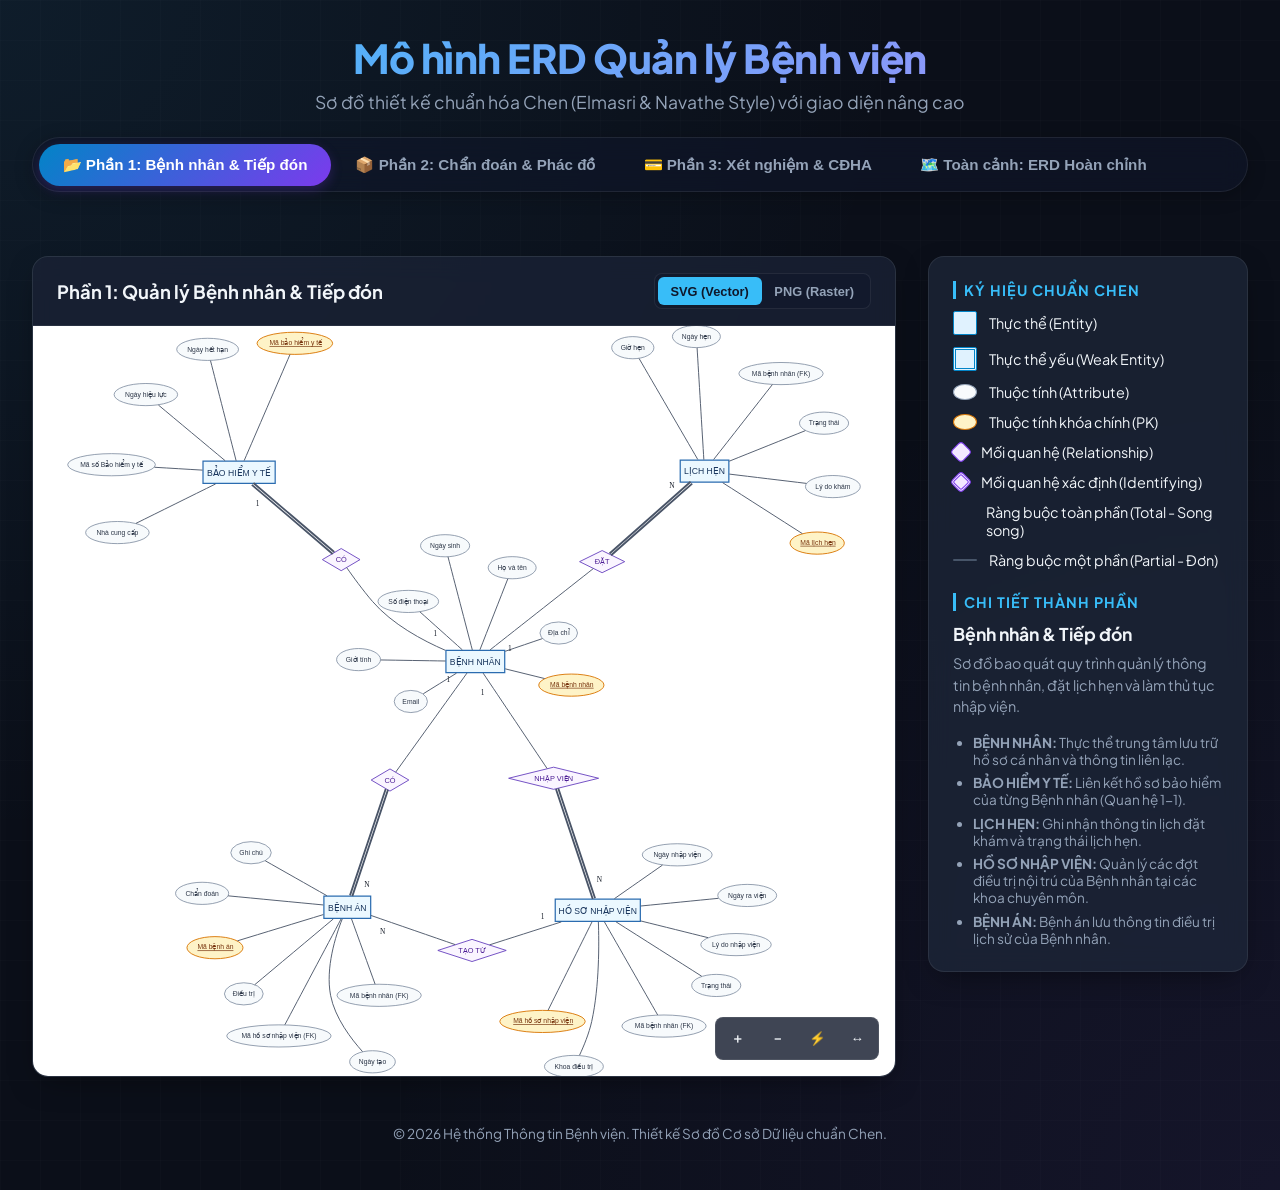
==== view_erds.html @ 9832073e "Merge local ERD source files, script Python and view dashboard" ====
<!DOCTYPE html>
<html lang="vi">
<head>
    <meta charset="UTF-8">
    <meta name="viewport" content="width=device-width, initial-scale=1.0">
    <title>Hệ thống Quản lý Bệnh viện - Sơ đồ ERD Chuẩn Chen</title>
    <!-- Google Fonts -->
    <link rel="preconnect" href="https://fonts.googleapis.com">
    <link rel="preconnect" href="https://fonts.gstatic.com" crossorigin>
    <link href="https://fonts.googleapis.com/css2?family=Plus+Jakarta+Sans:wght@300;400;500;600;700;800&display=swap" rel="stylesheet">
    <style>
        :root {
            --bg-color: #0b0f19;
            --card-bg: rgba(30, 41, 59, 0.7);
            --card-border: rgba(255, 255, 255, 0.08);
            --accent-primary: #38bdf8;
            --accent-secondary: #a78bfa;
            --text-main: #f1f5f9;
            --text-muted: #94a3b8;
            --active-glow: rgba(56, 189, 248, 0.15);
        }

        * {
            box-sizing: border-box;
            margin: 0;
            padding: 0;
        }

        body {
            font-family: 'Plus Jakarta Sans', sans-serif;
            background-color: var(--bg-color);
            background-image: 
                radial-gradient(at 0% 0%, rgba(56, 189, 248, 0.08) 0px, transparent 50%),
                radial-gradient(at 100% 100%, rgba(139, 92, 246, 0.08) 0px, transparent 50%),
                linear-gradient(rgba(255, 255, 255, 0.01) 1px, transparent 1px),
                linear-gradient(90deg, rgba(255, 255, 255, 0.01) 1px, transparent 1px);
            background-size: 100% 100%, 100% 100%, 40px 40px, 40px 40px;
            color: var(--text-main);
            min-height: 100vh;
            padding: 2rem;
            display: flex;
            flex-direction: column;
            align-items: center;
        }

        header {
            width: 100%;
            max-width: 1400px;
            margin-bottom: 2rem;
            text-align: center;
        }

        h1 {
            font-size: 2.5rem;
            font-weight: 800;
            background: linear-gradient(135deg, #38bdf8 0%, #a78bfa 100%);
            -webkit-background-clip: text;
            -webkit-text-fill-color: transparent;
            margin-bottom: 0.5rem;
            letter-spacing: -0.5px;
        }

        .subtitle {
            color: var(--text-muted);
            font-size: 1.1rem;
            font-weight: 400;
            margin-bottom: 1.5rem;
        }

        /* Tabs Container */
        .tabs {
            display: flex;
            background: rgba(15, 23, 42, 0.6);
            border: 1px solid var(--card-border);
            padding: 0.35rem;
            border-radius: 9999px;
            margin-bottom: 2rem;
            backdrop-filter: blur(12px);
            box-shadow: 0 4px 20px -2px rgba(0, 0, 0, 0.3);
        }

        .tab-btn {
            background: transparent;
            border: none;
            color: var(--text-muted);
            padding: 0.75rem 1.5rem;
            font-size: 0.95rem;
            font-weight: 600;
            border-radius: 9999px;
            cursor: pointer;
            transition: all 0.3s cubic-bezier(0.4, 0, 0.2, 1);
            display: flex;
            align-items: center;
            gap: 0.5rem;
        }

        .tab-btn:hover {
            color: var(--text-main);
        }

        .tab-btn.active {
            background: linear-gradient(135deg, #0284c7 0%, #7c3aed 100%);
            color: white;
            box-shadow: 0 4px 12px rgba(124, 58, 237, 0.25);
        }

        /* Main Dashboard Layout */
        .dashboard {
            width: 100%;
            max-width: 1400px;
            display: grid;
            grid-template-columns: 1fr 320px;
            gap: 2rem;
            align-items: start;
        }

        @media (max-width: 1024px) {
            .dashboard {
                grid-template-columns: 1fr;
            }
        }

        /* Card styles */
        .card {
            background: var(--card-bg);
            border: 1px solid var(--card-border);
            border-radius: 16px;
            backdrop-filter: blur(12px);
            overflow: hidden;
            box-shadow: 0 10px 30px -10px rgba(0, 0, 0, 0.5);
            transition: border-color 0.3s ease;
        }

        .card:hover {
            border-color: rgba(56, 189, 248, 0.2);
        }

        /* Diagram Viewer Card */
        .viewer-card {
            display: flex;
            flex-direction: column;
            min-height: 650px;
        }

        .viewer-header {
            display: flex;
            justify-content: space-between;
            align-items: center;
            padding: 1rem 1.5rem;
            border-bottom: 1px solid var(--card-border);
            background: rgba(15, 23, 42, 0.2);
        }

        .viewer-title {
            font-size: 1.15rem;
            font-weight: 700;
            color: var(--text-main);
        }

        .toggle-group {
            display: flex;
            background: rgba(15, 23, 42, 0.5);
            border: 1px solid var(--card-border);
            border-radius: 8px;
            padding: 0.2rem;
        }

        .toggle-btn {
            background: transparent;
            border: none;
            color: var(--text-muted);
            font-size: 0.8rem;
            font-weight: 600;
            padding: 0.4rem 0.8rem;
            border-radius: 6px;
            cursor: pointer;
            transition: all 0.2s ease;
        }

        .toggle-btn.active {
            background: var(--accent-primary);
            color: #0f172a;
        }

        /* Interactive viewport */
        .viewport {
            flex-grow: 1;
            display: flex;
            justify-content: center;
            align-items: center;
            padding: 2rem;
            background-color: #ffffff; /* White background to make diagram colors contrast perfectly */
            overflow: auto;
            position: relative;
            min-height: 550px;
            max-height: 750px;
        }

        .viewport img {
            max-width: 100%;
            max-height: 100%;
            object-fit: contain;
            transition: transform 0.3s cubic-bezier(0.4, 0, 0.2, 1);
            transform-origin: center center;
        }

        .viewport.scrollable {
            justify-content: flex-start;
            align-items: flex-start;
        }

        .viewport.scrollable img {
            max-width: none;
            max-height: none;
        }

        /* Control Panel bar inside viewport */
        .viewport-controls {
            position: absolute;
            bottom: 1rem;
            right: 1rem;
            display: flex;
            gap: 0.5rem;
            background: rgba(15, 23, 42, 0.8);
            border: 1px solid var(--card-border);
            border-radius: 8px;
            padding: 0.3rem;
            backdrop-filter: blur(8px);
            z-index: 10;
        }

        .control-btn {
            background: transparent;
            border: none;
            color: var(--text-main);
            width: 32px;
            height: 32px;
            border-radius: 6px;
            display: flex;
            justify-content: center;
            align-items: center;
            cursor: pointer;
            transition: background 0.2s ease;
            font-weight: bold;
        }

        .control-btn:hover {
            background: rgba(255, 255, 255, 0.1);
        }

        /* Sidebar Info Card */
        .info-card {
            padding: 1.5rem;
            display: flex;
            flex-direction: column;
            gap: 1.5rem;
        }

        .section-title {
            font-size: 0.9rem;
            text-transform: uppercase;
            letter-spacing: 1px;
            color: var(--accent-primary);
            font-weight: 700;
            margin-bottom: 0.75rem;
            border-left: 3px solid var(--accent-primary);
            padding-left: 0.5rem;
        }

        .legend-list {
            list-style: none;
            display: flex;
            flex-direction: column;
            gap: 0.75rem;
        }

        .legend-item {
            display: flex;
            align-items: center;
            gap: 0.75rem;
            font-size: 0.9rem;
        }

        .legend-shape {
            width: 24px;
            height: 24px;
            display: flex;
            align-items: center;
            justify-content: center;
            font-size: 0.6rem;
            font-weight: bold;
            border-radius: 4px;
        }

        .shape-entity {
            background: #e0f2fe;
            border: 1.5px solid #0284c7;
            color: #1e3a8a;
            border-radius: 2px;
        }

        .shape-weak-entity {
            background: #e0f2fe;
            border: 3px double #0284c7;
            color: #1e3a8a;
            border-radius: 2px;
        }

        .shape-attr {
            background: #f8fafc;
            border: 1px solid #94a3b8;
            color: #334155;
            border-radius: 50%;
            width: 24px;
            height: 16px;
        }

        .shape-key-attr {
            background: #fef3c7;
            border: 1.5px solid #d97706;
            color: #78350f;
            border-radius: 50%;
            width: 24px;
            height: 16px;
            text-decoration: underline;
        }

        .shape-rel {
            background: #f3e8ff;
            border: 1.5px solid #7c3aed;
            color: #5b21b6;
            transform: rotate(45deg);
            width: 16px;
            height: 16px;
        }

        .shape-ident-rel {
            background: #f3e8ff;
            border: 3px double #7c3aed;
            color: #5b21b6;
            transform: rotate(45deg);
            width: 16px;
            height: 16px;
        }

        .shape-total-line {
            display: flex;
            flex-direction: column;
            gap: 2px;
            width: 24px;
        }
        .shape-total-line span {
            display: block;
            height: 2px;
            background: #475569;
        }

        .shape-partial-line {
            width: 24px;
            height: 2px;
            background: #475569;
        }

        .diagram-details h3 {
            font-size: 1.1rem;
            font-weight: 700;
            margin-bottom: 0.5rem;
            color: var(--text-main);
        }

        .diagram-details p {
            color: var(--text-muted);
            font-size: 0.9rem;
            line-height: 1.5;
            margin-bottom: 1rem;
        }

        .diagram-details ul {
            padding-left: 1.25rem;
            font-size: 0.85rem;
            color: var(--text-muted);
            display: flex;
            flex-direction: column;
            gap: 0.4rem;
        }

        footer {
            margin-top: auto;
            padding: 3rem 0 1rem 0;
            color: var(--text-muted);
            font-size: 0.85rem;
            text-align: center;
        }

        /* Tab content visibility */
        .tab-content {
            display: none;
        }

        .tab-content.active {
            display: block;
        }
    </style>
</head>
<body>

    <header>
        <h1>Mô hình ERD Quản lý Bệnh viện</h1>
        <p class="subtitle">Sơ đồ thiết kế chuẩn hóa Chen (Elmasri & Navathe Style) với giao diện nâng cao</p>
        
        <!-- Tab navigation -->
        <div class="tabs">
            <button class="tab-btn active" onclick="switchTab(0)">
                📂 Phần 1: Bệnh nhân & Tiếp đón
            </button>
            <button class="tab-btn" onclick="switchTab(1)">
                📦 Phần 2: Chẩn đoán & Phác đồ
            </button>
            <button class="tab-btn" onclick="switchTab(2)">
                💳 Phần 3: Xét nghiệm & CĐHA
            </button>
            <button class="tab-btn" onclick="switchTab(3)">
                🗺️ Toàn cảnh: ERD Hoàn chỉnh
            </button>
        </div>
    </header>

    <main class="dashboard">
        <!-- Left: Interactive Diagram Card -->
        <div class="card viewer-card">
            <div class="viewer-header">
                <span class="viewer-title" id="current-title">Phần 1: Quản lý Bệnh nhân & Tiếp đón</span>
                
                <div style="display: flex; gap: 1rem; align-items: center;">
                    <!-- Format Toggle (SVG / PNG) -->
                    <div class="toggle-group">
                        <button class="toggle-btn active" id="btn-svg" onclick="setFormat('svg')">SVG (Vector)</button>
                        <button class="toggle-btn" id="btn-png" onclick="setFormat('png')">PNG (Raster)</button>
                    </div>
                </div>
            </div>

            <!-- Viewport displaying the image -->
            <div class="viewport" id="viewport">
                <img id="diagram-img" src="BenhNhan_TiepDon_Academic.svg" alt="Sơ đồ ERD">
                
                <!-- Viewport Control Buttons -->
                <div class="viewport-controls">
                    <button class="control-btn" title="Phóng to" onclick="zoom(0.15)">＋</button>
                    <button class="control-btn" title="Thu nhỏ" onclick="zoom(-0.15)">－</button>
                    <button class="control-btn" title="Đặt lại kích thước" onclick="resetZoom()">⚡</button>
                    <button class="control-btn" title="Cuộn ngang/dọc" id="scroll-toggle" onclick="toggleScroll()">↔</button>
                </div>
            </div>
        </div>

        <!-- Right: Information & Legend Sidebar -->
        <div class="card info-card">
            <!-- Legend Section -->
            <div>
                <div class="section-title">Ký hiệu chuẩn Chen</div>
                <ul class="legend-list">
                    <li class="legend-item">
                        <span class="legend-shape shape-entity"></span>
                        <span>Thực thể (Entity)</span>
                    </li>
                    <li class="legend-item">
                        <span class="legend-shape shape-weak-entity"></span>
                        <span>Thực thể yếu (Weak Entity)</span>
                    </li>
                    <li class="legend-item">
                        <span class="legend-shape shape-attr"></span>
                        <span>Thuộc tính (Attribute)</span>
                    </li>
                    <li class="legend-item">
                        <span class="legend-shape shape-key-attr"></span>
                        <span>Thuộc tính khóa chính (PK)</span>
                    </li>
                    <li class="legend-item">
                        <span class="legend-shape shape-rel"></span>
                        <span>Mối quan hệ (Relationship)</span>
                    </li>
                    <li class="legend-item">
                        <span class="legend-shape shape-ident-rel"></span>
                        <span>Mối quan hệ xác định (Identifying)</span>
                    </li>
                    <li class="legend-item">
                        <span class="legend-shape shape-total-line">
                            <span></span><span></span>
                        </span>
                        <span>Ràng buộc toàn phần (Total - Song song)</span>
                    </li>
                    <li class="legend-item">
                        <span class="legend-shape shape-partial-line"></span>
                        <span>Ràng buộc một phần (Partial - Đơn)</span>
                    </li>
                </ul>
            </div>

            <!-- Details Section based on Active Tab -->
            <div class="diagram-details">
                <div class="section-title">Chi tiết thành phần</div>
                
                <!-- Tab 1 Info -->
                <div id="details-0" class="tab-content active">
                    <h3>Bệnh nhân & Tiếp đón</h3>
                    <p>Sơ đồ bao quát quy trình quản lý thông tin bệnh nhân, đặt lịch hẹn và làm thủ tục nhập viện.</p>
                    <ul>
                        <li><strong>BỆNH NHÂN:</strong> Thực thể trung tâm lưu trữ hồ sơ cá nhân và thông tin liên lạc.</li>
                        <li><strong>BẢO HIỂM Y TẾ:</strong> Liên kết hồ sơ bảo hiểm của từng Bệnh nhân (Quan hệ 1-1).</li>
                        <li><strong>LỊCH HẸN:</strong> Ghi nhận thông tin lịch đặt khám và trạng thái lịch hẹn.</li>
                        <li><strong>HỒ SƠ NHẬP VIỆN:</strong> Quản lý các đợt điều trị nội trú của Bệnh nhân tại các khoa chuyên môn.</li>
                        <li><strong>BỆNH ÁN:</strong> Bệnh án lưu thông tin điều trị lịch sử của Bệnh nhân.</li>
                    </ul>
                </div>

                <!-- Tab 2 Info -->
                <div id="details-1" class="tab-content">
                    <h3>Chẩn đoán & Phác đồ</h3>
                    <p>Quy trình khám bệnh, chẩn đoán, kê đơn thuốc và áp dụng phác đồ điều trị.</p>
                    <ul>
                        <li><strong>CHẨN ĐOÁN:</strong> Kết quả chẩn đoán bệnh từ bác sĩ điều trị.</li>
                        <li><strong>ĐƠN THUỐC:</strong> Đơn thuốc đi kèm với Chẩn đoán bệnh tương ứng.</li>
                        <li><strong>CHI TIẾT ĐƠN THUỐC:</strong> Chi tiết số lượng, liều dùng của từng loại thuốc trong đơn.</li>
                        <li><strong>PHÁC ĐỒ ĐIỀU TRỊ:</strong> Các phác đồ điều trị chuyên môn được chỉ định cho Bệnh nhân.</li>
                        <li><strong>DỊCH VỤ Y TẾ:</strong> Danh mục các dịch vụ kỹ thuật y tế được sử dụng trong phác đồ điều trị (Quan hệ M-N).</li>
                    </ul>
                </div>

                <!-- Tab 3 Info -->
                <div id="details-2" class="tab-content">
                    <h3>Xét nghiệm & CĐHA</h3>
                    <p>Hệ thống quản lý các chỉ định cận lâm sàng bao gồm xét nghiệm mẫu bệnh phẩm và chẩn đoán hình ảnh.</p>
                    <ul>
                        <li><strong>DANH MỤC XÉT NGHIỆM:</strong> Danh mục các loại xét nghiệm y khoa được cung cấp.</li>
                        <li><strong>KẾT QUẢ XÉT NGHIỆM:</strong> Kết quả đo đạc chỉ số sinh hóa/huyết học dựa trên mẫu bệnh phẩm.</li>
                        <li><strong>MẪU BỆNH PHẨM:</strong> Mẫu máu, nước tiểu... được lấy từ Bệnh nhân để phục vụ xét nghiệm.</li>
                        <li><strong>CHẨN ĐOÁN HÌNH ẢNH:</strong> Phim chụp X-quang, MRI, siêu âm cùng kết luận hình ảnh học.</li>
                        <li><strong>THIẾT BỊ Y TẾ:</strong> Các thiết bị chuyên dụng phục vụ quy trình chẩn đoán hình ảnh.</li>
                    </ul>
                </div>

                <!-- Tab 4 Info -->
                <div id="details-3" class="tab-content">
                    <h3>Sơ đồ ERD hoàn chỉnh</h3>
                    <p>Mô hình hợp nhất toàn diện 6 phân hệ (Nhân sự, Dược, Viện phí, Bệnh nhân, Điều trị, Xét nghiệm) với 30 thực thể:</p>
                    <ul>
                        <li><strong>Liên thông trung tâm:</strong> Kết nối thông qua thực thể BỆNH NHÂN và BỆNH ÁN.</li>
                        <li><strong>Khớp nối Nhân sự:</strong> Bác sĩ thực hiện chẩn đoán, kê đơn. Khoa & Phòng bệnh điều trị cho bệnh nhân nội trú. Nhân viên thực hiện thu tiền thanh toán.</li>
                        <li><strong>Khớp nối Dược:</strong> Thuốc liên kết trực tiếp với chi tiết đơn thuốc kê cho bệnh nhân.</li>
                        <li><strong>Khớp nối Viện phí:</strong> Hợp nhất danh mục dịch vụ y tế, liên kết hóa đơn với hồ sơ nhập viện và phác đồ điều trị.</li>
                    </ul>
                </div>
            </div>
        </div>
    </main>

    <footer>
        <p>&copy; 2026 Hệ thống Thông tin Bệnh viện. Thiết kế Sơ đồ Cơ sở Dữ liệu chuẩn Chen.</p>
    </footer>

    <script>
        // State variables
        let currentTab = 0;
        let currentFormat = 'svg';
        let zoomLevel = 1.0;
        let isScrollMode = false;

        // Data arrays
        const fileNames = [
            'BenhNhan_TiepDon_Academic',
            'ChanDoan_PhacDo_Academic',
            'XetNghiem_CDHA_Academic',
            'complete_erd'
        ];

        const tabTitles = [
            'Phần 1: Quản lý Bệnh nhân & Tiếp đón',
            'Phần 2: Chẩn đoán & Phác đồ điều trị',
            'Phần 3: Xét nghiệm & Chẩn đoán hình ảnh',
            'Toàn cảnh: Sơ đồ ERD bệnh viện hoàn chỉnh'
        ];

        const imgEl = document.getElementById('diagram-img');
        const titleEl = document.getElementById('current-title');
        const viewportEl = document.getElementById('viewport');

        function switchTab(index) {
            currentTab = index;
            
            // Update active class on tab buttons
            const buttons = document.querySelectorAll('.tab-btn');
            buttons.forEach((btn, i) => {
                btn.classList.toggle('active', i === index);
            });

            // Update details contents
            const contents = document.querySelectorAll('.tab-content');
            contents.forEach((content, i) => {
                content.classList.toggle('active', i === index);
            });

            // Update title
            titleEl.textContent = tabTitles[index];

            // Update image source
            updateImageSrc();
            resetZoom();
        }

        function setFormat(format) {
            currentFormat = format;
            
            // Toggle active classes
            document.getElementById('btn-svg').classList.toggle('active', format === 'svg');
            document.getElementById('btn-png').classList.toggle('active', format === 'png');

            updateImageSrc();
        }

        function updateImageSrc() {
            const baseName = fileNames[currentTab];
            imgEl.src = `${baseName}.${currentFormat}`;
        }

        // Zooming functions
        function zoom(amount) {
            if (isScrollMode) return; // Disable zoom scaling in scroll mode for natural sizing
            zoomLevel += amount;
            if (zoomLevel < 0.3) zoomLevel = 0.3;
            if (zoomLevel > 3.0) zoomLevel = 3.0;
            imgEl.style.transform = `scale(${zoomLevel})`;
        }

        function resetZoom() {
            zoomLevel = 1.0;
            imgEl.style.transform = `scale(1.0)`;
        }

        function toggleScroll() {
            isScrollMode = !isScrollMode;
            const btn = document.getElementById('scroll-toggle');
            
            if (isScrollMode) {
                viewportEl.classList.add('scrollable');
                btn.style.background = 'var(--accent-primary)';
                btn.style.color = '#0f172a';
                imgEl.style.transform = 'none';
            } else {
                viewportEl.classList.remove('scrollable');
                btn.style.background = 'transparent';
                btn.style.color = 'var(--text-main)';
                resetZoom();
            }
        }
    </script>
</body>
</html>
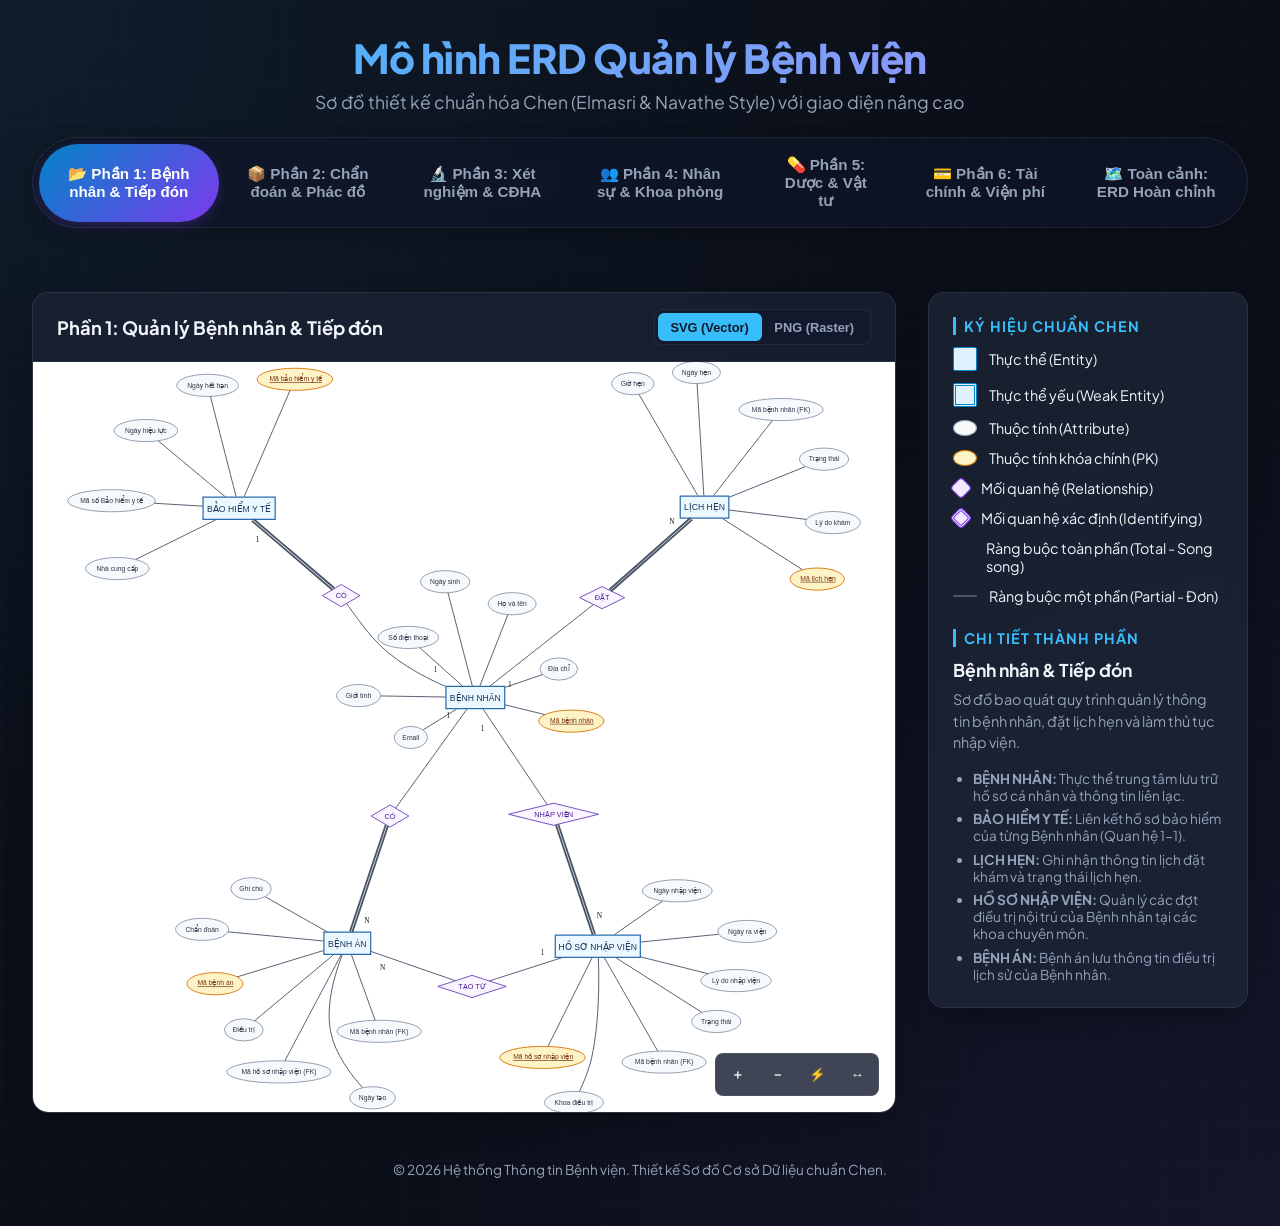
==== commit d8fc9be9: "Add exception handling and sync ERD viewer with all 6 subsystems - generate_erd_from_sql.py now rais" ====
--- a/view_erds.html
+++ b/view_erds.html
@@ -417,9 +417,18 @@
                 📦 Phần 2: Chẩn đoán & Phác đồ
             </button>
             <button class="tab-btn" onclick="switchTab(2)">
-                💳 Phần 3: Xét nghiệm & CĐHA
+                🔬 Phần 3: Xét nghiệm & CĐHA
             </button>
             <button class="tab-btn" onclick="switchTab(3)">
+                👥 Phần 4: Nhân sự & Khoa phòng
+            </button>
+            <button class="tab-btn" onclick="switchTab(4)">
+                💊 Phần 5: Dược & Vật tư
+            </button>
+            <button class="tab-btn" onclick="switchTab(5)">
+                💳 Phần 6: Tài chính & Viện phí
+            </button>
+            <button class="tab-btn" onclick="switchTab(6)">
                 🗺️ Toàn cảnh: ERD Hoàn chỉnh
             </button>
         </div>
@@ -443,7 +452,12 @@
             <!-- Viewport displaying the image -->
             <div class="viewport" id="viewport">
                 <img id="diagram-img" src="BenhNhan_TiepDon_Academic.svg" alt="Sơ đồ ERD">
-                
+                <div id="diagram-error" style="display:none; text-align:center; color:#94a3b8; padding:2rem;">
+                    <p style="font-size:2rem; margin-bottom:0.5rem;">⚠️</p>
+                    <p>Không thể tải sơ đồ <strong id="diagram-error-name"></strong>.</p>
+                    <p style="font-size:0.85rem; margin-top:0.25rem;">Kiểm tra lại tên file hoặc định dạng (SVG/PNG) đã được sinh ra chưa.</p>
+                </div>
+
                 <!-- Viewport Control Buttons -->
                 <div class="viewport-controls">
                     <button class="control-btn" title="Phóng to" onclick="zoom(0.15)">＋</button>
@@ -542,6 +556,44 @@
 
                 <!-- Tab 4 Info -->
                 <div id="details-3" class="tab-content">
+                    <h3>Nhân sự & Khoa phòng</h3>
+                    <p>Cơ cấu tổ chức nhân sự bệnh viện theo khoa/phòng và lịch trực làm việc.</p>
+                    <ul>
+                        <li><strong>KHOA:</strong> Đơn vị chuyên môn quản lý phòng bệnh và nhân sự trực thuộc.</li>
+                        <li><strong>PHÒNG BỆNH:</strong> Phòng vật lý thuộc một Khoa, có sức chứa và trạng thái sử dụng.</li>
+                        <li><strong>NHÂN VIÊN:</strong> Thực thể cha (IS-A) cho Bác sĩ và Điều dưỡng, thuộc một Khoa.</li>
+                        <li><strong>BÁC SĨ / ĐIỀU DƯỠNG:</strong> Chuyên môn hóa (IS-A) của Nhân viên với thuộc tính nghiệp vụ riêng.</li>
+                        <li><strong>LỊCH TRỰC:</strong> Phân công ca trực của Nhân viên, do Khoa quản lý.</li>
+                    </ul>
+                </div>
+
+                <!-- Tab 5 Info -->
+                <div id="details-4" class="tab-content">
+                    <h3>Dược & Vật tư y tế</h3>
+                    <p>Quản lý nhập/xuất kho thuốc và vật tư y tế từ nhà cung cấp.</p>
+                    <ul>
+                        <li><strong>NHÀ CUNG CẤP:</strong> Đối tác cung ứng Thuốc và Vật tư y tế cho bệnh viện.</li>
+                        <li><strong>ĐƠN NHẬP HÀNG:</strong> Đơn đặt hàng từ Nhà cung cấp.</li>
+                        <li><strong>PHIẾU XUẤT KHO:</strong> Thực thể yếu ghi nhận chi tiết nhập/xuất theo từng Đơn nhập hàng.</li>
+                        <li><strong>THUỐC:</strong> Danh mục dược phẩm quản lý theo lô, hạn dùng.</li>
+                        <li><strong>VẬT TƯ Y TẾ:</strong> Danh mục vật tư tiêu hao phục vụ khám chữa bệnh.</li>
+                    </ul>
+                </div>
+
+                <!-- Tab 6 Info -->
+                <div id="details-5" class="tab-content">
+                    <h3>Tài chính & Viện phí</h3>
+                    <p>Quy trình lập hóa đơn, thanh toán viện phí và xử lý bồi thường bảo hiểm y tế.</p>
+                    <ul>
+                        <li><strong>HÓA ĐƠN:</strong> Tổng hợp chi phí điều trị của một đợt khám/nhập viện.</li>
+                        <li><strong>THANH TOÁN:</strong> Các lượt thanh toán ứng với một Hóa đơn (có thể trả nhiều lần).</li>
+                        <li><strong>BỒI THƯỜNG BHYT:</strong> Phần chi trả từ bảo hiểm y tế cho Hóa đơn.</li>
+                        <li><strong>GIAO DỊCH:</strong> Chi tiết giao dịch tài chính ghi nhận cho từng lượt Thanh toán.</li>
+                    </ul>
+                </div>
+
+                <!-- Tab 7 Info -->
+                <div id="details-6" class="tab-content">
                     <h3>Sơ đồ ERD hoàn chỉnh</h3>
                     <p>Mô hình hợp nhất toàn diện 6 phân hệ (Nhân sự, Dược, Viện phí, Bệnh nhân, Điều trị, Xét nghiệm) với 30 thực thể:</p>
                     <ul>
@@ -571,6 +623,9 @@
             'BenhNhan_TiepDon_Academic',
             'ChanDoan_PhacDo_Academic',
             'XetNghiem_CDHA_Academic',
+            'NhanSu_KhoaPhong_Academic',
+            'Duoc_VatTu_Academic',
+            'VienPhi_TaiChinh_Academic',
             'complete_erd'
         ];
 
@@ -578,12 +633,30 @@
             'Phần 1: Quản lý Bệnh nhân & Tiếp đón',
             'Phần 2: Chẩn đoán & Phác đồ điều trị',
             'Phần 3: Xét nghiệm & Chẩn đoán hình ảnh',
+            'Phần 4: Nhân sự & Khoa phòng',
+            'Phần 5: Dược & Vật tư y tế',
+            'Phần 6: Tài chính & Viện phí',
             'Toàn cảnh: Sơ đồ ERD bệnh viện hoàn chỉnh'
         ];
 
         const imgEl = document.getElementById('diagram-img');
         const titleEl = document.getElementById('current-title');
         const viewportEl = document.getElementById('viewport');
+        const errorEl = document.getElementById('diagram-error');
+        const errorNameEl = document.getElementById('diagram-error-name');
+
+        // Exception handling: if a diagram file is missing/fails to load, show a
+        // friendly message instead of leaving a silently broken image.
+        imgEl.onerror = function () {
+            imgEl.style.display = 'none';
+            errorNameEl.textContent = imgEl.getAttribute('src') || '';
+            errorEl.style.display = 'block';
+        };
+
+        imgEl.onload = function () {
+            errorEl.style.display = 'none';
+            imgEl.style.display = '';
+        };
 
         function switchTab(index) {
             currentTab = index;
